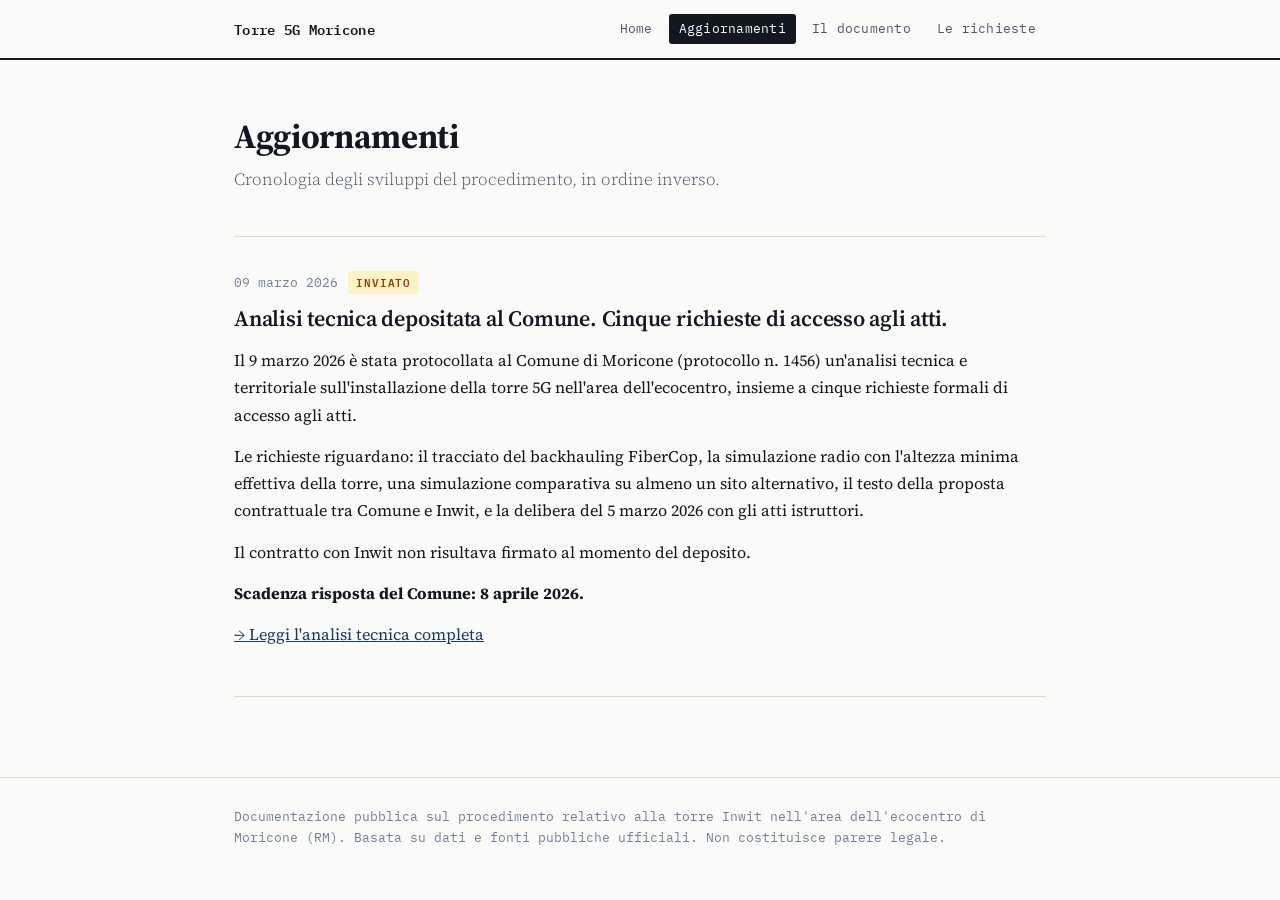
==== aggiornamenti.html @ 1a8e64a1 "Add files via upload" ====
<!DOCTYPE html>
<html lang="it">
<head>
<meta charset="UTF-8">
<meta name="viewport" content="width=device-width, initial-scale=1.0">
<title>Aggiornamenti — Torre 5G Moricone</title>
<meta name="description" content="Aggiornamenti sul procedimento per l'installazione della torre 5G Inwit a Moricone.">
<link rel="stylesheet" href="style.css">
</head>
<body>

<header>
  <div class="container">
    <div class="site-title">Torre 5G Moricone</div>
    <nav>
      <a href="index.html">Home</a>
      <a href="aggiornamenti.html" class="active">Aggiornamenti</a>
      <a href="documento.html">Il documento</a>
      <a href="richieste.html">Le richieste</a>
    </nav>
    <button class="nav-toggle" aria-label="Menu">&#9776;</button>
  </div>
</header>

<main>
  <div class="container">

    <h1 class="page-title">Aggiornamenti</h1>
    <p class="page-subtitle">Cronologia degli sviluppi del procedimento, in ordine inverso.</p>

    <div class="posts">

      <!-- POST 1 -->
      <article class="post">
        <div class="post-meta">
          <span class="post-date">09 marzo 2026</span>
          <span class="post-tag tag-inviato">INVIATO</span>
        </div>
        <h2 class="post-title">Analisi tecnica depositata al Comune. Cinque richieste di accesso agli atti.</h2>
        <div class="post-body">
          <p>Il 9 marzo 2026 è stata protocollata al Comune di Moricone (protocollo n. 1456) un'analisi tecnica e territoriale sull'installazione della torre 5G nell'area dell'ecocentro, insieme a cinque richieste formali di accesso agli atti.</p>
          <p>Le richieste riguardano: il tracciato del backhauling FiberCop, la simulazione radio con l'altezza minima effettiva della torre, una simulazione comparativa su almeno un sito alternativo, il testo della proposta contrattuale tra Comune e Inwit, e la delibera del 5 marzo 2026 con gli atti istruttori.</p>
          <p>Il contratto con Inwit non risultava firmato al momento del deposito.</p>
          <p><strong>Scadenza risposta del Comune: 8 aprile 2026.</strong></p>
          <p><a href="documento.html">→ Leggi l'analisi tecnica completa</a></p>
        </div>
      </article>

      <!-- Aggiungere nuovi post sopra questo commento, copiando la struttura dell'article -->

    </div>

  </div>
</main>

<footer>
  <div class="container">
    <p>Documentazione pubblica sul procedimento relativo alla torre Inwit nell'area dell'ecocentro di Moricone (RM). Basata su dati e fonti pubbliche ufficiali. Non costituisce parere legale.</p>
  </div>
</footer>

<script src="nav.js"></script>
</body>
</html>
---- style.css ----
/* ─────────────────────────────────────────
   Torre 5G Moricone — Foglio di stile
   ───────────────────────────────────────── */

@import url('https://fonts.googleapis.com/css2?family=Source+Serif+4:ital,opsz,wght@0,8..60,300;0,8..60,400;0,8..60,600;0,8..60,700;1,8..60,400&family=IBM+Plex+Mono:wght@400;600&display=swap');

/* ── Reset & Base ── */
*, *::before, *::after { box-sizing: border-box; margin: 0; padding: 0; }

:root {
  --ink:        #111820;
  --ink-mid:    #4a5568;
  --ink-light:  #718096;
  --paper:      #fafaf8;
  --paper-mid:  #f0ede8;
  --paper-dark: #e4e0d8;
  --blue:       #1a3a5c;
  --blue-light: #e8f0f8;
  --red:        #b91c1c;
  --amber:      #b45309;
  --amber-bg:   #fffbeb;
  --green:      #166534;
  --green-bg:   #f0fdf4;
  --violet:     #5b21b6;
  --border:     #ddd9d0;
  --font-serif: 'Source Serif 4', Georgia, serif;
  --font-mono:  'IBM Plex Mono', 'Courier New', monospace;
}

html { font-size: 17px; scroll-behavior: smooth; }

body {
  font-family: var(--font-serif);
  color: var(--ink);
  background: var(--paper);
  line-height: 1.7;
  -webkit-font-smoothing: antialiased;
}

/* ── Layout ── */
.container {
  max-width: 860px;
  margin: 0 auto;
  padding: 0 24px;
}

.container-narrow {
  max-width: 700px;
}

/* ── Header & Nav ── */
header {
  border-bottom: 2px solid var(--ink);
  background: var(--paper);
  position: sticky;
  top: 0;
  z-index: 100;
}

header .container {
  display: flex;
  align-items: center;
  justify-content: space-between;
  padding-top: 14px;
  padding-bottom: 14px;
  gap: 24px;
}

.site-title {
  font-family: var(--font-mono);
  font-size: 0.85rem;
  font-weight: 600;
  letter-spacing: 0.02em;
  color: var(--ink);
  white-space: nowrap;
}

nav {
  display: flex;
  gap: 6px;
  flex-wrap: wrap;
}

nav a {
  font-family: var(--font-mono);
  font-size: 0.75rem;
  color: var(--ink-mid);
  text-decoration: none;
  padding: 4px 10px;
  border-radius: 3px;
  letter-spacing: 0.02em;
  transition: background 0.15s, color 0.15s;
}

nav a:hover {
  background: var(--paper-mid);
  color: var(--ink);
}

nav a.active {
  background: var(--ink);
  color: white;
}

.nav-toggle {
  display: none;
  background: none;
  border: 1px solid var(--border);
  padding: 6px 10px;
  font-size: 1rem;
  cursor: pointer;
  border-radius: 3px;
  color: var(--ink);
}

/* ── Main content ── */
main {
  padding: 56px 0 80px;
}

/* ── Typography ── */
h1, h2, h3 {
  font-family: var(--font-serif);
  line-height: 1.2;
  letter-spacing: -0.01em;
}

.page-title {
  font-size: 2rem;
  font-weight: 700;
  margin-bottom: 0.5rem;
}

.page-subtitle {
  font-size: 1rem;
  color: var(--ink-mid);
  font-weight: 300;
  margin-bottom: 2.5rem;
  max-width: 600px;
}

p { margin-bottom: 1rem; }
p:last-child { margin-bottom: 0; }

ul, ol {
  padding-left: 1.5rem;
  margin-bottom: 1rem;
}

li { margin-bottom: 0.4rem; }

a { color: var(--blue); }
a:hover { text-decoration: underline; }

/* ── Homepage: Intro ── */
.intro {
  margin-bottom: 3rem;
  padding-bottom: 2.5rem;
  border-bottom: 1px solid var(--border);
}

.lead {
  font-size: 1.2rem;
  font-weight: 400;
  line-height: 1.6;
  margin-bottom: 1rem;
  color: var(--ink);
}

/* ── Timeline ── */
.timeline-section {
  margin-bottom: 3rem;
}

.timeline-section h2 {
  font-family: var(--font-mono);
  font-size: 0.75rem;
  font-weight: 600;
  letter-spacing: 0.12em;
  text-transform: uppercase;
  color: var(--ink-light);
  margin-bottom: 1.5rem;
}

.timeline {
  border-left: 2px solid var(--border);
  padding-left: 0;
  margin-left: 100px;
}

.timeline-item {
  display: flex;
  position: relative;
  margin-bottom: 1.5rem;
  align-items: flex-start;
}

.timeline-item::before {
  content: '';
  position: absolute;
  left: -7px;
  top: 7px;
  width: 12px;
  height: 12px;
  border-radius: 50%;
  border: 2px solid var(--border);
  background: var(--paper);
}

.timeline-item.done::before {
  background: var(--ink);
  border-color: var(--ink);
}

.timeline-item.pending::before {
  background: var(--amber);
  border-color: var(--amber);
}

.timeline-date {
  font-family: var(--font-mono);
  font-size: 0.72rem;
  color: var(--ink-light);
  min-width: 110px;
  margin-left: -110px;
  padding-top: 4px;
  text-align: right;
  padding-right: 24px;
}

.timeline-content {
  padding-left: 20px;
  padding-bottom: 4px;
}

.timeline-content strong {
  display: block;
  font-size: 0.95rem;
  margin-bottom: 0.2rem;
}

.timeline-content p {
  font-size: 0.88rem;
  color: var(--ink-mid);
  margin: 0;
}

.timeline-item.future .timeline-content strong {
  color: var(--ink-light);
}

.timeline-item.future .timeline-date {
  color: var(--paper-dark);
}

/* ── Doc CTA ── */
.doc-cta {
  margin-top: 2.5rem;
}

.doc-cta-inner {
  background: var(--blue-light);
  border: 1px solid #c5d8ec;
  border-left: 4px solid var(--blue);
  padding: 28px 32px;
  border-radius: 2px;
}

.doc-cta-label {
  font-family: var(--font-mono);
  font-size: 0.7rem;
  font-weight: 600;
  letter-spacing: 0.12em;
  text-transform: uppercase;
  color: var(--blue);
  margin-bottom: 6px;
}

.doc-cta-title {
  font-size: 1.1rem;
  font-weight: 600;
  margin-bottom: 8px;
}

.doc-cta-desc {
  font-size: 0.9rem;
  color: var(--ink-mid);
  margin-bottom: 16px;
}

/* ── Button ── */
.btn {
  display: inline-block;
  background: var(--blue);
  color: white;
  text-decoration: none;
  padding: 10px 20px;
  font-family: var(--font-mono);
  font-size: 0.8rem;
  border-radius: 2px;
  transition: background 0.15s;
}

.btn:hover {
  background: #0f2a42;
  text-decoration: none;
  color: white;
}

/* ── Posts (Aggiornamenti) ── */
.posts {
  display: flex;
  flex-direction: column;
  gap: 0;
}

article.post {
  padding: 2rem 0;
  border-bottom: 1px solid var(--border);
}

article.post:first-child {
  border-top: 1px solid var(--border);
}

.post-meta {
  display: flex;
  align-items: center;
  gap: 10px;
  margin-bottom: 0.6rem;
}

.post-date {
  font-family: var(--font-mono);
  font-size: 0.75rem;
  color: var(--ink-light);
}

.post-tag {
  font-family: var(--font-mono);
  font-size: 0.65rem;
  font-weight: 600;
  letter-spacing: 0.08em;
  padding: 2px 8px;
  border-radius: 2px;
}

.tag-inviato   { background: #fef3c7; color: #92400e; }
.tag-risposta  { background: #d1fae5; color: #065f46; }
.tag-scadenza  { background: #fee2e2; color: #991b1b; }
.tag-aggiornamento { background: #dbeafe; color: #1e40af; }
.tag-documento { background: var(--paper-mid); color: var(--ink-mid); }

.post-title {
  font-size: 1.3rem;
  font-weight: 600;
  margin-bottom: 0.8rem;
  line-height: 1.3;
}

.post-body {
  font-size: 0.95rem;
  color: var(--ink);
}

.post-body p {
  margin-bottom: 0.8rem;
}

/* ── Document page ── */
.doc-header {
  margin-bottom: 2.5rem;
  padding-bottom: 2rem;
  border-bottom: 1px solid var(--border);
}

.doc-label {
  font-family: var(--font-mono);
  font-size: 0.72rem;
  font-weight: 600;
  letter-spacing: 0.1em;
  text-transform: uppercase;
  color: var(--ink-light);
  margin-bottom: 12px;
}

.doc-index {
  background: var(--paper-mid);
  border: 1px solid var(--border);
  padding: 20px 24px;
  margin-bottom: 2.5rem;
  border-radius: 2px;
}

.doc-index-label {
  font-family: var(--font-mono);
  font-size: 0.7rem;
  font-weight: 600;
  letter-spacing: 0.1em;
  text-transform: uppercase;
  color: var(--ink-light);
  margin-bottom: 12px;
}

.doc-index ol {
  margin: 0;
  padding-left: 1.2rem;
}

.doc-index li {
  margin-bottom: 0.3rem;
  font-size: 0.9rem;
}

.doc-section {
  margin-bottom: 3rem;
  padding-bottom: 2.5rem;
  border-bottom: 1px solid var(--border);
}

.doc-section:last-child {
  border-bottom: none;
}

.doc-section h2 {
  font-size: 1.4rem;
  font-weight: 700;
  margin-bottom: 1rem;
  padding-top: 0.5rem;
}

.doc-section h3 {
  font-size: 1rem;
  font-weight: 600;
  margin-top: 1.5rem;
  margin-bottom: 0.5rem;
  color: var(--ink);
}

/* ── Callouts ── */
.callout {
  margin: 1.5rem 0;
  padding: 14px 18px;
  border-radius: 2px;
  font-size: 0.9rem;
  line-height: 1.6;
  border-left: 4px solid;
}

.callout strong {
  display: block;
  margin-bottom: 4px;
  font-size: 0.8rem;
  font-family: var(--font-mono);
  letter-spacing: 0.05em;
  text-transform: uppercase;
}

.callout-warning {
  background: var(--amber-bg);
  border-color: var(--amber);
  color: #78350f;
}

.callout-warning strong { color: var(--amber); }

.callout-tech {
  background: var(--blue-light);
  border-color: var(--blue);
  color: #1e3a5a;
}

.callout-tech strong { color: var(--blue); }

.callout-question {
  background: var(--paper-mid);
  border-color: var(--ink-mid);
  color: var(--ink-mid);
}

.callout-question strong { color: var(--ink-mid); }

/* ── Infographics ── */
.infographic {
  margin: 2rem 0;
}

.infographic img {
  width: 100%;
  height: auto;
  border: 1px solid var(--border);
  display: block;
}

.infographic figcaption {
  font-size: 0.8rem;
  color: var(--ink-light);
  font-family: var(--font-mono);
  margin-top: 8px;
  padding: 0 4px;
}

/* ── Summary table ── */
.summary-table {
  width: 100%;
  border-collapse: collapse;
  font-size: 0.88rem;
  margin-top: 1rem;
}

.summary-table td {
  padding: 10px 12px;
  border-bottom: 1px solid var(--border);
  vertical-align: top;
}

.summary-table tr:last-child td {
  border-bottom: none;
}

.summary-table tr:hover td {
  background: var(--paper-mid);
}

.tag-cell { width: 36px; text-align: center; }

.tag {
  display: inline-block;
  font-family: var(--font-mono);
  font-size: 0.7rem;
  font-weight: 600;
  padding: 2px 6px;
  border-radius: 2px;
}

.tag-fact     { background: var(--ink); color: white; }
.tag-question { background: var(--amber); color: white; }
.tag-warn     { background: var(--red); color: white; }

.table-legend {
  font-family: var(--font-mono);
  font-size: 0.72rem;
  color: var(--ink-light);
  margin-top: 8px;
}

/* ── Le Richieste ── */
.richieste-meta {
  display: flex;
  gap: 24px;
  flex-wrap: wrap;
  font-family: var(--font-mono);
  font-size: 0.8rem;
  color: var(--ink-mid);
  background: var(--paper-mid);
  border: 1px solid var(--border);
  padding: 14px 18px;
  margin-bottom: 2rem;
  border-radius: 2px;
}

.richieste-list {
  display: flex;
  flex-direction: column;
  gap: 0;
}

.richiesta {
  padding: 1.5rem 0;
  border-bottom: 1px solid var(--border);
}

.richiesta:first-child { border-top: 1px solid var(--border); }

.richiesta-header {
  display: flex;
  align-items: center;
  gap: 12px;
  margin-bottom: 0.5rem;
}

.richiesta-num {
  font-family: var(--font-mono);
  font-size: 0.75rem;
  font-weight: 600;
  color: var(--ink-light);
}

.richiesta-status {
  font-family: var(--font-mono);
  font-size: 0.68rem;
  font-weight: 600;
  letter-spacing: 0.06em;
  padding: 2px 8px;
  border-radius: 2px;
}

.status-attesa   { background: #fef3c7; color: #92400e; }
.status-ricevuta { background: #d1fae5; color: #065f46; }
.status-parziale { background: #dbeafe; color: #1e40af; }
.status-negata   { background: #fee2e2; color: #991b1b; }

.richiesta h3 {
  font-size: 1rem;
  font-weight: 600;
  margin-bottom: 0.3rem;
}

.richiesta p {
  font-size: 0.9rem;
  color: var(--ink-mid);
  margin: 0;
}

.note {
  margin-top: 2rem;
  font-size: 0.85rem;
  color: var(--ink-mid);
  font-style: italic;
  border-top: 1px solid var(--border);
  padding-top: 1.5rem;
}

/* ── Footer ── */
footer {
  border-top: 1px solid var(--border);
  padding: 28px 0;
  background: var(--paper);
}

footer p {
  font-size: 0.78rem;
  color: var(--ink-light);
  font-family: var(--font-mono);
  line-height: 1.6;
  margin: 0;
}

/* ── Responsive ── */
@media (max-width: 640px) {
  html { font-size: 16px; }

  .nav-toggle { display: block; }

  nav {
    display: none;
    position: absolute;
    top: 100%;
    left: 0;
    right: 0;
    background: var(--paper);
    border-bottom: 2px solid var(--ink);
    padding: 12px 24px;
    flex-direction: column;
    gap: 4px;
  }

  nav.open { display: flex; }

  header { position: relative; }
  header .container { position: relative; }

  .timeline { margin-left: 0; }
  .timeline-date {
    display: none;
  }
  .timeline-content { padding-left: 16px; }

  .summary-table td:last-child { display: none; }
  .summary-table td:first-child { display: none; }

  .richieste-meta { flex-direction: column; gap: 8px; }

  main { padding: 36px 0 60px; }
}
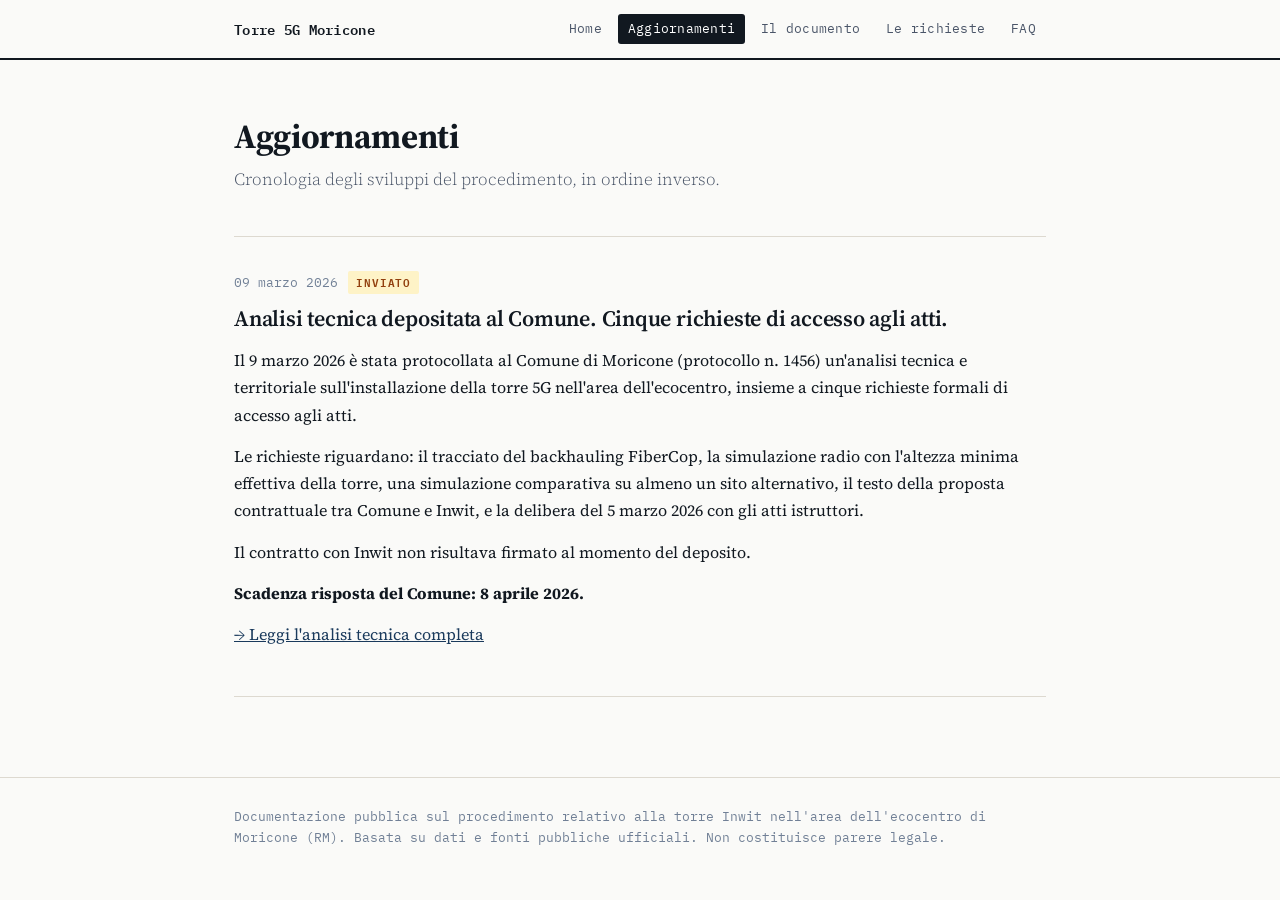
==== commit 7c9b874a: "faq + home + sintesi" ====
--- a/aggiornamenti.html
+++ b/aggiornamenti.html
@@ -17,6 +17,7 @@
       <a href="aggiornamenti.html" class="active">Aggiornamenti</a>
       <a href="documento.html">Il documento</a>
       <a href="richieste.html">Le richieste</a>
+      <a href="faq.html">FAQ</a>
     </nav>
     <button class="nav-toggle" aria-label="Menu">&#9776;</button>
   </div>
